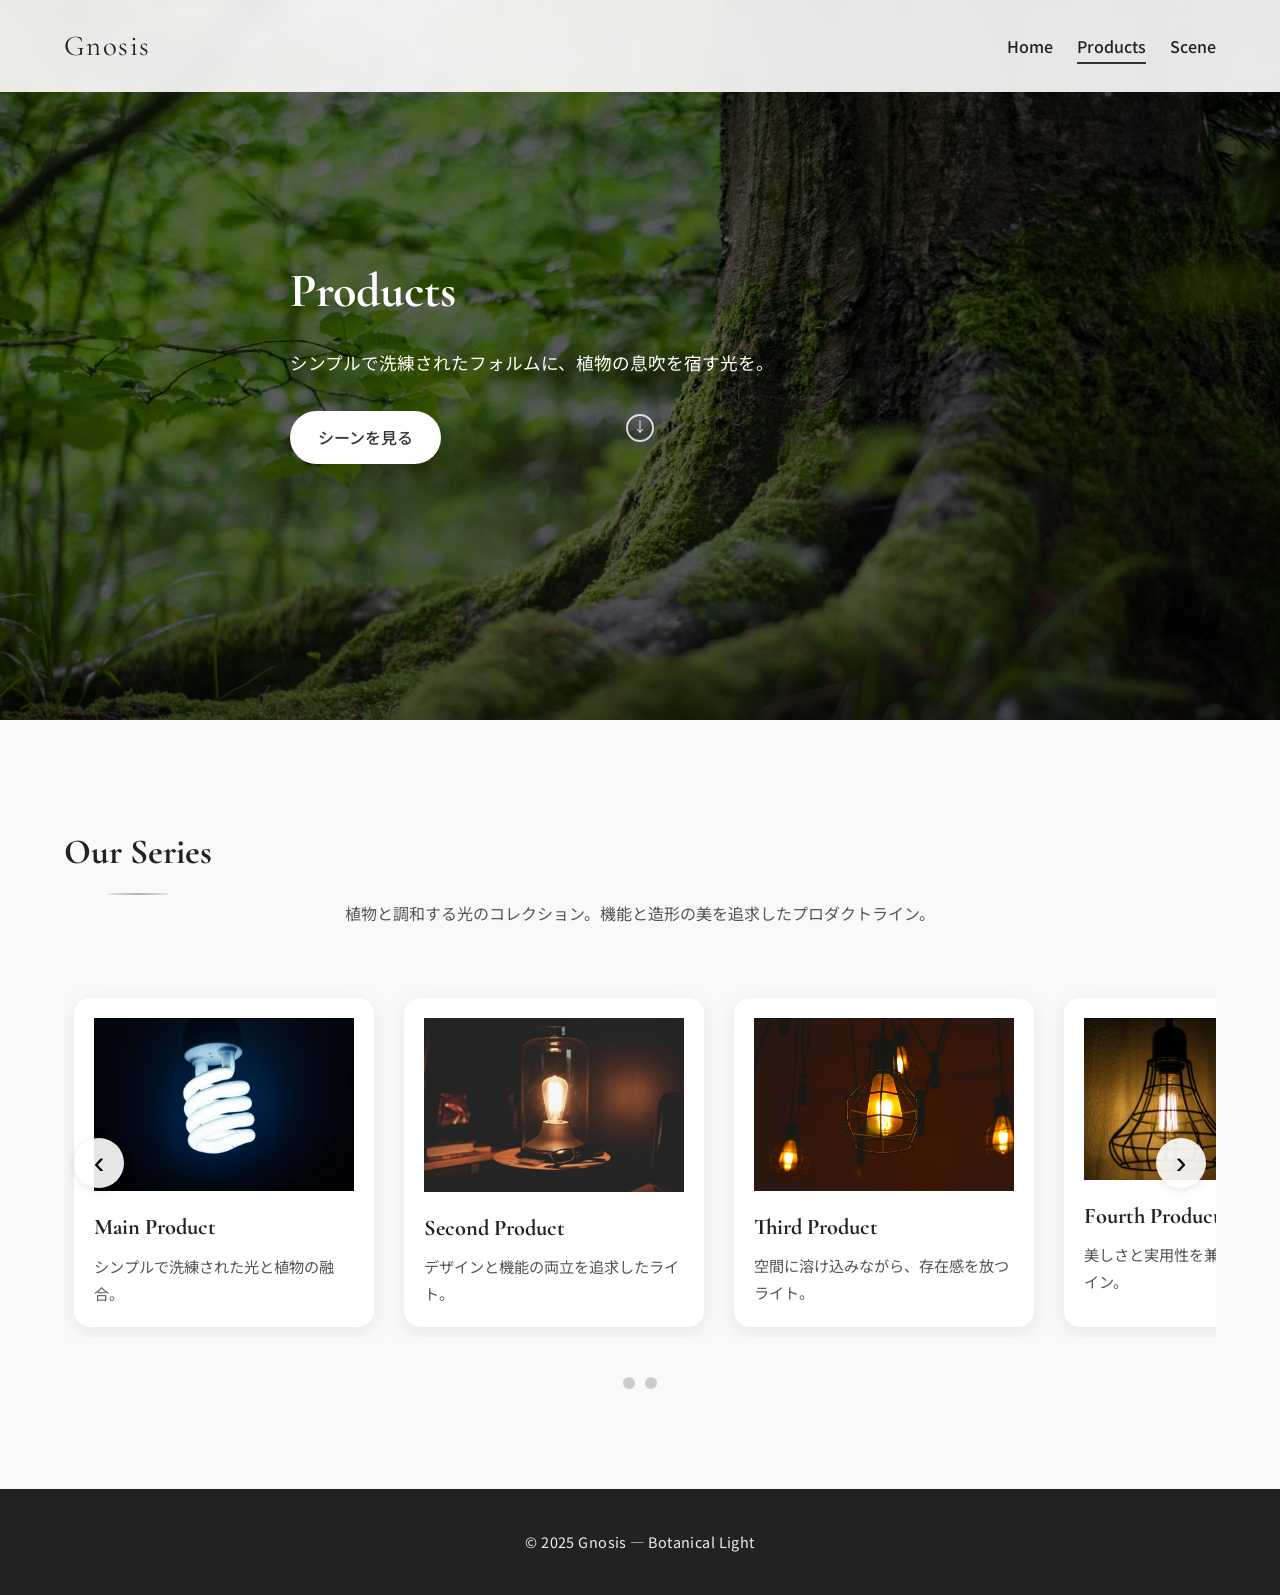
==== gnosis-site/products.html @ 505d4b32 "Add files via upload" ====
<!DOCTYPE html>
<html lang="ja">
<head>
<meta charset="UTF-8">
<meta name="viewport" content="width=device-width, initial-scale=1.0">
<title>Products — Gnosis</title>
<link rel="preconnect" href="https://fonts.googleapis.com">
<link rel="preconnect" href="https://fonts.gstatic.com" crossorigin>
<link href="https://fonts.googleapis.com/css2?family=Cormorant+Garamond:wght@400;500;600&family=Noto+Sans+JP:wght@300;400;500;700&display=swap" rel="stylesheet">
<link rel="stylesheet" href="css/styles.css">
</head>
<body>

<header class="site-header">
  <div class="container">
    <div class="brand">Gnosis</div>
    <nav>
      <a href="index.html">Home</a>
      <a href="products.html" aria-current="page">Products</a>
      <a href="scene.html">Scene</a>
    </nav>
  </div>
</header>

<section class="banner" style="background-image:url('images/banner-products.jpg');">
  <div class="banner-inner container">
    <h1>Products</h1>
    <p>シンプルで洗練されたフォルムに、植物の息吹を宿す光を。</p>
    <a href="scene.html" class="btn">シーンを見る</a>
    <div class="scroll-down"></div>
  </div>
</section>

<main>

<!-- 製品セクション -->
<section class="section products fade-right">
  <div class="container">
    <h2>Our Series</h2>
    <p class="section-intro">植物と調和する光のコレクション。機能と造形の美を追求したプロダクトライン。</p>

    <div class="carousel-wrapper">
      <button class="carousel-btn prev">&#8249;</button>
      <div class="product-container">
        <div class="product-card fade-up">
          <img src="images/light1.jpg" alt="Main Product">
          <h3>Main Product</h3>
          <p>シンプルで洗練された光と植物の融合。</p>
        </div>
        <div class="product-card fade-up">
          <img src="images/light2.jpg" alt="Second Product">
          <h3>Second Product</h3>
          <p>デザインと機能の両立を追求したライト。</p>
        </div>
        <div class="product-card fade-up">
          <img src="images/light3.jpg" alt="Third Product">
          <h3>Third Product</h3>
          <p>空間に溶け込みながら、存在感を放つライト。</p>
        </div>
        <div class="product-card fade-up">
          <img src="images/light4.jpg" alt="Fourth Product">
          <h3>Fourth Product</h3>
          <p>美しさと実用性を兼ね備えた照明デザイン。</p>
        </div>
        <div class="product-card fade-up">
          <img src="images/light5.jpg" alt="Fifth Product">
          <h3>Fifth Product</h3>
          <p>暮らしを照らし、心を満たす光のかたち。</p>
        </div>
      </div>
      <button class="carousel-btn next">&#8250;</button>
    </div>

    <div class="scroll-indicator"><span></span><span></span></div>
  </div>
</section>

</main>

<footer class="site-footer fade-up">
  <div class="container">
    <p>© 2025 Gnosis — Botanical Light</p>
  </div>
</footer>

<script src="js/carousel.js"></script>
<script>
// === Header shrink ===
const header = document.querySelector('.site-header');
window.addEventListener('scroll', () => {
  header.classList.toggle('shrink', window.scrollY > 50);
});

// === Parallax effect for banner ===
window.addEventListener('scroll', () => {
  const banner = document.querySelector('.banner');
  const offset = window.scrollY * 0.4;
  banner.style.backgroundPositionY = `${offset}px`;
});

// === Scroll animations ===
const animatedEls = document.querySelectorAll('.fade-up, .fade-left, .fade-right');
const observer = new IntersectionObserver(entries => {
  entries.forEach(entry => {
    if (entry.isIntersecting) entry.target.classList.add('visible');
  });
}, { threshold: 0.2 });
animatedEls.forEach(el => observer.observe(el));
</script>

</body>
</html>
---- gnosis-site/css/styles.css ----
/* ===============================
   Global Reset & Base
================================*/
* {
  margin: 0;
  padding: 0;
  box-sizing: border-box;
}

html {
  scroll-behavior: smooth;
}

body {
  font-family: 'Noto Sans JP', sans-serif;
  color: #222;
  line-height: 1.8;
  background-color: #f9f9f9;
  overflow-x: hidden;
}

img {
  max-width: 100%;
  display: block;
}

a {
  text-decoration: none;
  color: inherit;
  transition: opacity 0.3s ease, color 0.3s ease;
}

a:hover {
  opacity: 0.7;
}

/* ===============================
   Layout Containers
================================*/
.container {
  width: 90%;
  max-width: 1200px;
  margin: 0 auto;
  position: relative;
}

/* ===============================
   Header
================================*/
.site-header {
  width: 100%;
  position: fixed;
  top: 0;
  left: 0;
  z-index: 999;
  background: rgba(255, 255, 255, 0.9);
  backdrop-filter: blur(10px);
  transition: all 0.4s ease;
  box-shadow: 0 0 0 rgba(0,0,0,0);
}

.site-header.shrink {
  padding: 5px 0;
  box-shadow: 0 2px 10px rgba(0,0,0,0.1);
}

.site-header .container {
  display: flex;
  justify-content: space-between;
  align-items: center;
  padding: 20px 0;
}

.brand {
  font-family: 'Cormorant Garamond', serif;
  font-size: 1.8rem;
  letter-spacing: 0.05em;
}

nav a {
  margin-left: 20px;
  font-weight: 500;
  position: relative;
}

nav a[aria-current="page"]::after {
  content: "";
  position: absolute;
  bottom: -6px;
  left: 0;
  width: 100%;
  height: 2px;
  background: #333;
}

/* ===============================
   Banner
================================*/
.banner {
  height: 80vh;
  background-size: cover;
  background-position: center;
  display: flex;
  align-items: center;
  text-align: left;
  color: #fff;
  position: relative;
  overflow: hidden;
}

.banner::after {
  content: "";
  position: absolute;
  inset: 0;
  background: rgba(0,0,0,0.35);
}

.banner-inner {
  position: relative;
  z-index: 2;
  max-width: 700px;
}

.banner h1 {
  font-family: 'Cormorant Garamond', serif;
  font-size: 3rem;
  margin-bottom: 0.8rem;
  animation: fadeSlideIn 1s ease forwards;
}

.banner p {
  font-size: 1.1rem;
  margin-bottom: 2rem;
  animation: fadeSlideIn 1.3s ease forwards;
}

.btn {
  display: inline-block;
  padding: 12px 28px;
  background: #fff;
  color: #333;
  border-radius: 30px;
  font-weight: 500;
  transition: all 0.3s ease;
  position: relative;
  overflow: hidden;
}

.btn:hover {
  background: #333;
  color: #fff;
  transform: translateY(-3px);
}

/* ボタンの光のスライド演出 */
.btn::before {
  content: "";
  position: absolute;
  top: 0;
  left: -100%;
  width: 100%;
  height: 100%;
  background: linear-gradient(120deg, rgba(255,255,255,0) 0%, rgba(255,255,255,0.5) 50%, rgba(255,255,255,0) 100%);
  transition: all 0.6s ease;
}
.btn:hover::before {
  left: 100%;
}

/* ===============================
   Scroll Down Arrow
================================*/
.scroll-down {
  position: absolute;
  bottom: 30px;
  left: 50%;
  transform: translateX(-50%);
  width: 28px;
  height: 28px;
  border: 2px solid rgba(255,255,255,0.8);
  border-radius: 50%;
  display: flex;
  justify-content: center;
  align-items: center;
  animation: float 2s ease-in-out infinite, breathe 3s ease-in-out infinite;
  z-index: 10;
}

.scroll-down::after {
  content: "↓";
  font-size: 14px;
  color: rgba(255,255,255,0.9);
  position: relative;
  top: -1px;
}

@keyframes float {
  0%, 100% { transform: translate(-50%, 0); }
  50% { transform: translate(-50%, 8px); }
}

@keyframes breathe {
  0%,100% { box-shadow: 0 0 5px rgba(255,255,255,0.4); }
  50% { box-shadow: 0 0 20px rgba(255,255,255,0.9); }
}

/* ===============================
   Section Base
================================*/
.section {
  opacity: 0;
  transform: translateY(30px);
  transition: all 1s ease;
  padding: 100px 0;
}

.section.visible {
  opacity: 1;
  transform: translateY(0);
}

.section h2 {
  font-family: 'Cormorant Garamond', serif;
  font-size: 2.2rem;
  text-align: center;
  margin-bottom: 1rem;
  position: relative;
  display: inline-block;
}

.section h2::after {
  content: "";
  position: absolute;
  left: 50%;
  bottom: -12px;
  transform: translateX(-50%);
  width: 60px;
  height: 2px;
  background: linear-gradient(to right, #bbb, #000, #bbb);
  opacity: 0.3;
}

.section-intro {
  text-align: center;
  font-size: 1rem;
  margin-bottom: 60px;
  color: #555;
}

/* ===============================
   Concept Section (中央寄せ)
================================*/
.section.concept {
  text-align: center;
  padding: 120px 20px;
  background: linear-gradient(to bottom, #fafafa, #fff);
  border-radius: 24px;
  box-shadow: 0 10px 30px rgba(0,0,0,0.05);
}

.section.concept h2 {
  font-family: 'Cormorant Garamond', serif;
  font-weight: 500;
  font-size: 2.5rem;
  letter-spacing: 0.05em;
  margin-bottom: 2rem;
  color: #222;
}

.section.concept p {
  font-family: 'Noto Sans JP', sans-serif;
  font-size: 1.1rem;
  line-height: 2;
  color: #444;
  margin: 0.4em 0;
  opacity: 0;
  transform: translateY(20px);
  transition: opacity 1.2s ease, transform 1.2s ease;
}

.section.concept.visible p {
  opacity: 1;
  transform: translateY(0);
}

.section.concept.visible p:nth-child(2) { transition-delay: 0.1s; }
.section.concept.visible p:nth-child(3) { transition-delay: 0.3s; }
.section.concept.visible p:nth-child(4) { transition-delay: 0.5s; }
.section.concept.visible p:nth-child(5) { transition-delay: 0.7s; }

/* ===============================
   Carousel Section
================================*/
.carousel-wrapper {
  position: relative;
  overflow: hidden;
}

.product-container {
  display: flex;
  gap: 30px;
  overflow-x: auto;
  scroll-behavior: smooth;
  padding: 10px;
}

.product-container::-webkit-scrollbar {
  height: 8px;
}

.product-container::-webkit-scrollbar-thumb {
  background: #ccc;
  border-radius: 4px;
}

.product-card {
  flex: 0 0 300px;
  background: #fff;
  border-radius: 16px;
  box-shadow: 0 5px 20px rgba(0,0,0,0.08);
  padding: 20px;
  transition: transform 0.4s ease, box-shadow 0.4s ease;
}

.product-card:hover {
  transform: translateY(-10px);
  box-shadow: 0 10px 25px rgba(0,0,0,0.12);
}

.product-card h3 {
  font-family: 'Cormorant Garamond', serif;
  font-size: 1.4rem;
  margin-top: 1rem;
  margin-bottom: 0.3rem;
}

.product-card p {
  font-size: 0.95rem;
  color: #555;
}

/* ===============================
   Carousel Buttons
================================*/
.carousel-btn {
  position: absolute;
  top: 50%;
  transform: translateY(-50%);
  background: rgba(255,255,255,0.9);
  border: none;
  font-size: 2rem;
  cursor: pointer;
  width: 50px;
  height: 50px;
  border-radius: 50%;
  transition: all 0.3s ease;
  box-shadow: 0 2px 10px rgba(0,0,0,0.1);
  z-index: 5;
}

.carousel-btn:hover {
  background: #333;
  color: #fff;
  transform: translateY(-50%) scale(1.1);
}

.carousel-btn.prev {
  left: 10px;
}

.carousel-btn.next {
  right: 10px;
}

/* ===============================
   Scroll Indicator
================================*/
.scroll-indicator {
  display: flex;
  justify-content: center;
  margin-top: 40px;
  gap: 10px;
}

.scroll-indicator span {
  width: 12px;
  height: 12px;
  background: #ccc;
  border-radius: 50%;
  animation: pulse 2s infinite ease-in-out;
}

.scroll-indicator span:nth-child(2) {
  animation-delay: 0.5s;
}

@keyframes pulse {
  0%, 100% { transform: scale(1); background: #ccc; }
  50% { transform: scale(1.4); background: #333; }
}

/* ===============================
   Motion Animations
================================*/
@keyframes fadeSlideIn {
  from {
    opacity: 0;
    transform: translateY(40px);
  }
  to {
    opacity: 1;
    transform: translateY(0);
  }
}

/* ===============================
   Footer
================================*/
.site-footer {
  background: #222;
  color: #eee;
  text-align: center;
  padding: 40px 0;
  font-size: 0.9rem;
  letter-spacing: 0.03em;
}

/* ===============================
   Responsive
================================*/
@media (max-width: 768px) {
  .banner h1 { font-size: 2.2rem; }
  .product-card { flex: 0 0 250px; }
  .carousel-btn {
    width: 40px; height: 40px; font-size: 1.5rem;
  }
  .scroll-down { bottom: 20px; }
  .section.concept h2 { font-size: 2rem; }
  .section.concept p { font-size: 1rem; }
}

.banner {
  background-attachment: fixed;
  background-size: cover;
  background-position: center;
}

nav a {
  position: relative;
}
nav a::after {
  content: "";
  position: absolute;
  left: 0;
  bottom: -4px;
  width: 100%;
  height: 2px;
  background: #fff;
  transform: scaleX(0);
  transition: transform 0.3s ease;
  transform-origin: right;
}
nav a:hover::after, nav a[aria-current="page"]::after {
  transform: scaleX(1);
  transform-origin: left;
}
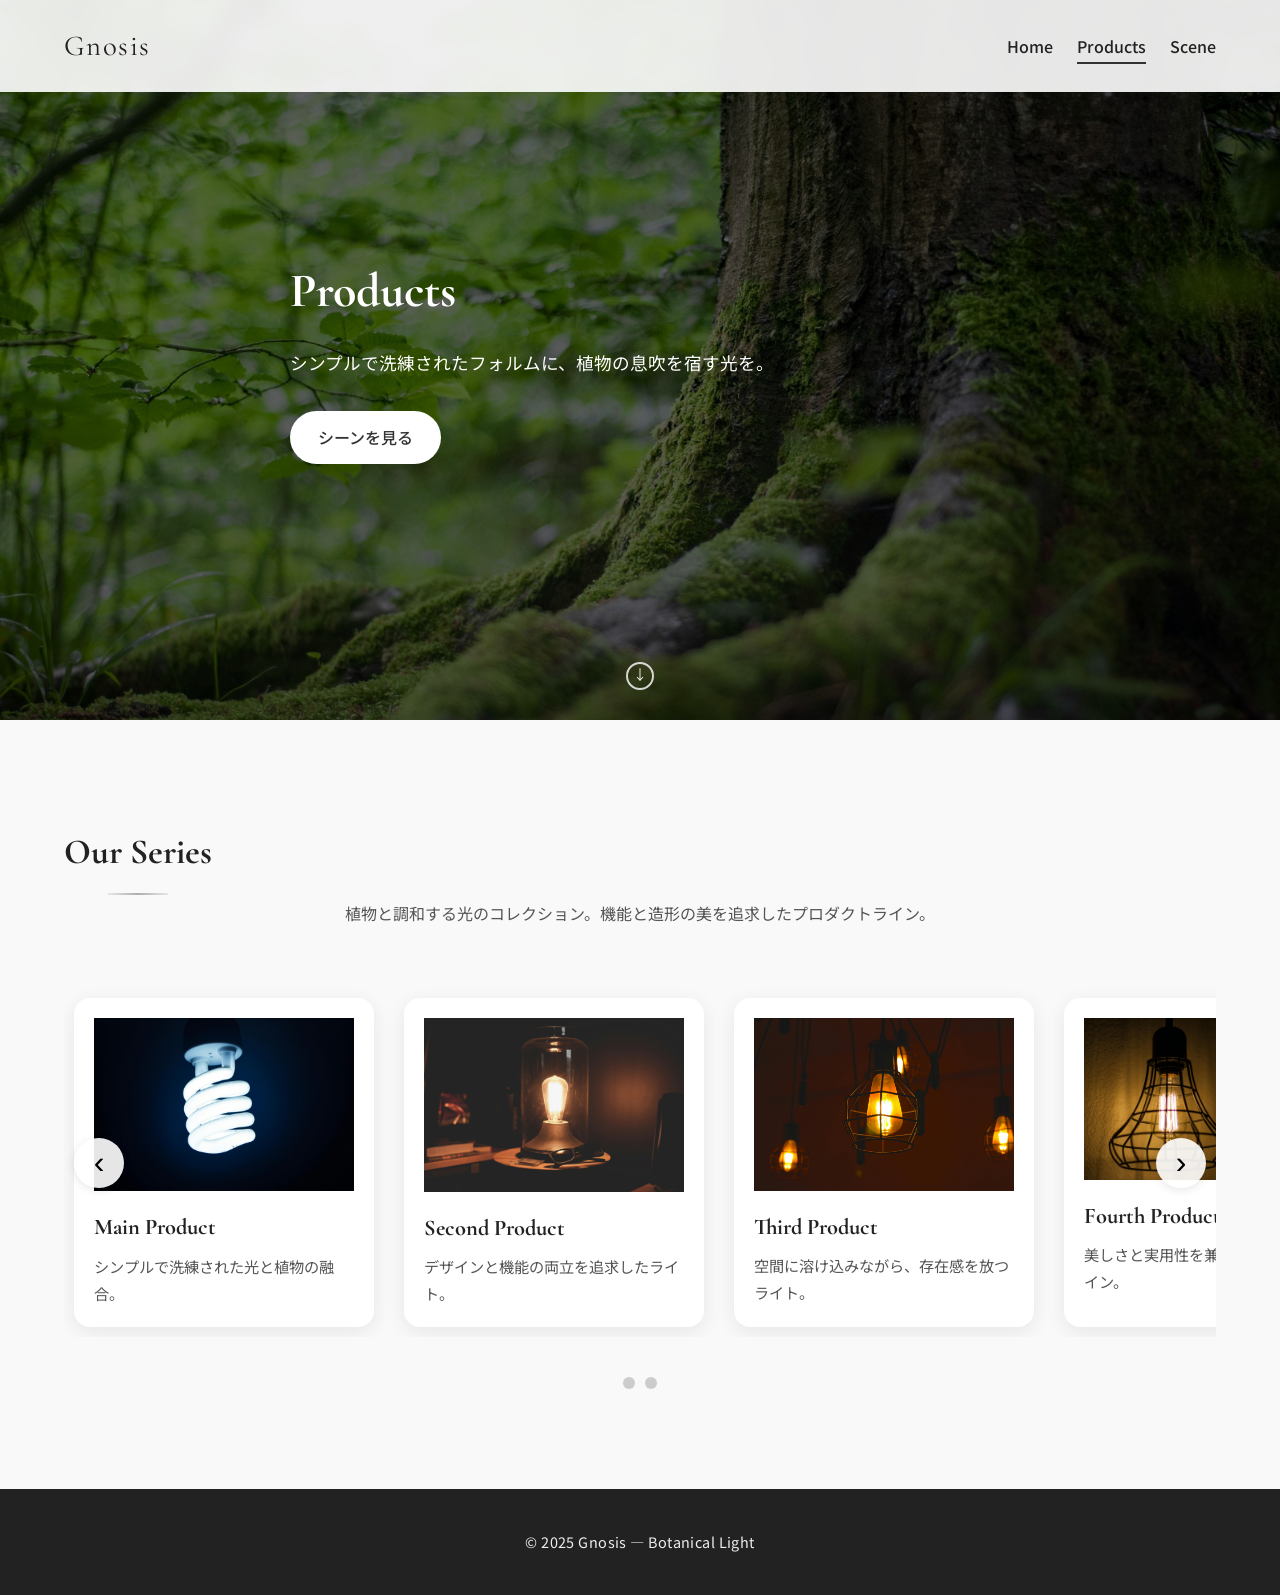
==== commit c43957f6: "Update products.html" ====
--- a/gnosis-site/products.html
+++ b/gnosis-site/products.html
@@ -22,18 +22,18 @@
   </div>
 </header>
 
-<section class="banner" style="background-image:url('images/banner-products.jpg');">
+<section class="banner" style="background-image:url('images/banner-products.jpg'); position: relative;">
   <div class="banner-inner container">
     <h1>Products</h1>
     <p>シンプルで洗練されたフォルムに、植物の息吹を宿す光を。</p>
     <a href="scene.html" class="btn">シーンを見る</a>
-    <div class="scroll-down"></div>
   </div>
+  <!-- 矢印は banner の直下に置く -->
+  <div class="scroll-down"></div>
 </section>
 
 <main>
 
-<!-- 製品セクション -->
 <section class="section products fade-right">
   <div class="container">
     <h2>Our Series</h2>
@@ -85,20 +85,20 @@
 
 <script src="js/carousel.js"></script>
 <script>
-// === Header shrink ===
+// Header shrink
 const header = document.querySelector('.site-header');
 window.addEventListener('scroll', () => {
   header.classList.toggle('shrink', window.scrollY > 50);
 });
 
-// === Parallax effect for banner ===
+// Parallax effect for banner
 window.addEventListener('scroll', () => {
   const banner = document.querySelector('.banner');
   const offset = window.scrollY * 0.4;
   banner.style.backgroundPositionY = `${offset}px`;
 });
 
-// === Scroll animations ===
+// Scroll animations
 const animatedEls = document.querySelectorAll('.fade-up, .fade-left, .fade-right');
 const observer = new IntersectionObserver(entries => {
   entries.forEach(entry => {
@@ -106,7 +106,14 @@
   });
 }, { threshold: 0.2 });
 animatedEls.forEach(el => observer.observe(el));
+
+// Productsバナーにスクロール矢印を追加（重複防止）
+if(!document.querySelector('.banner > .scroll-down')) {
+  const scrollIndicator = document.createElement('div');
+  scrollIndicator.className = 'scroll-down';
+  document.querySelector('.banner').appendChild(scrollIndicator);
+}
 </script>
-
 </body>
 </html>
+
